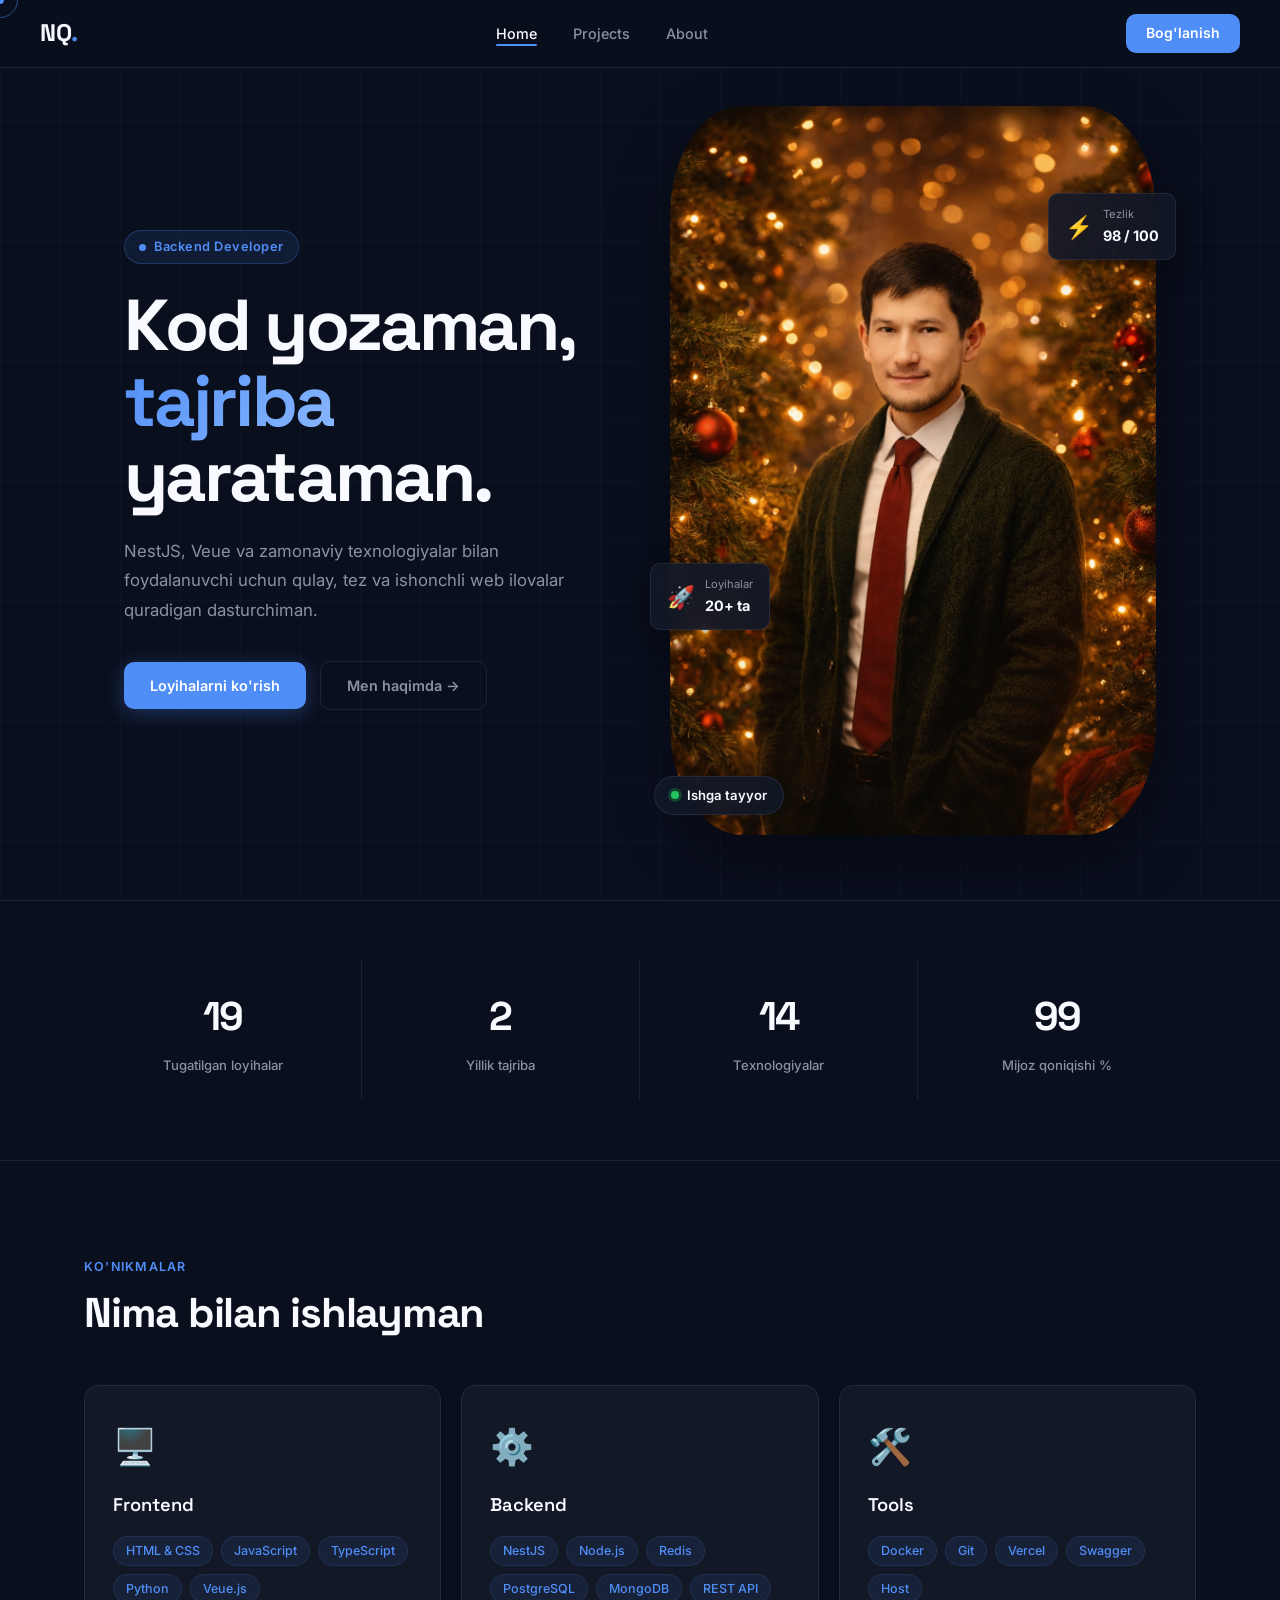
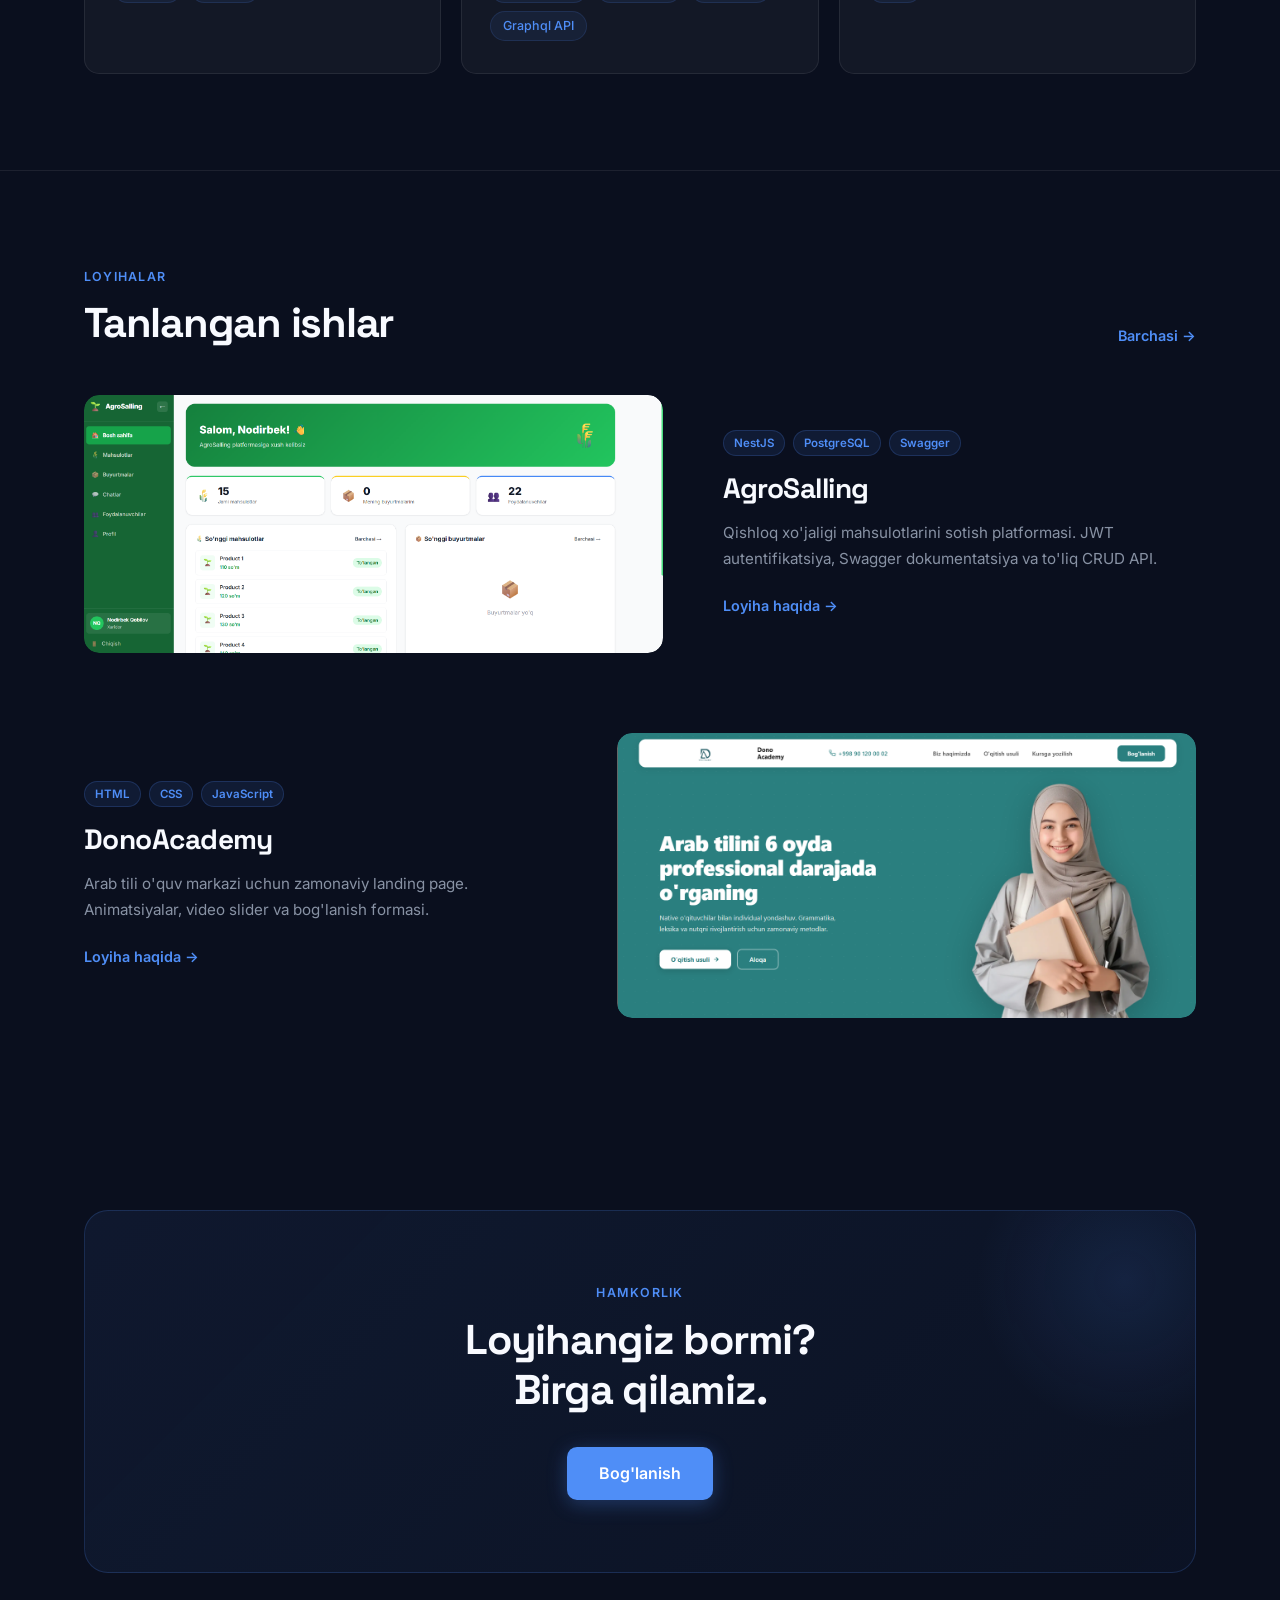
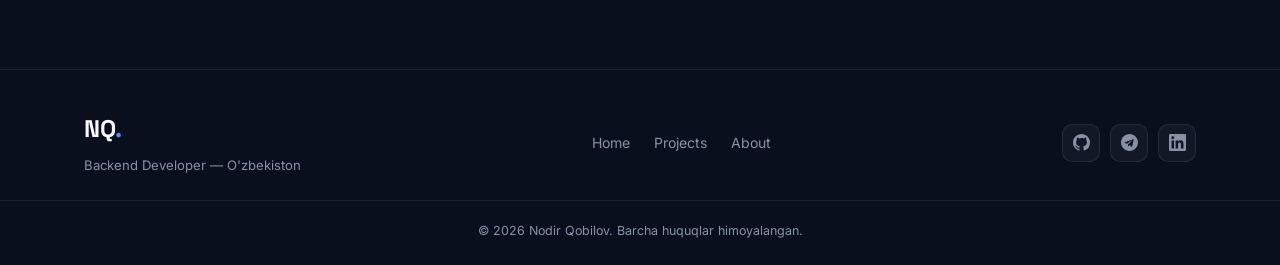
==== index.html @ dd8a7c14 "portfolio uchun web sahifa" ====
<!doctype html>
<html lang="uz">
  <head>
    <meta charset="UTF-8" />
    <meta name="viewport" content="width=device-width, initial-scale=1.0" />
    <title>Nodir Qobilov — Backend Developer</title>
    <link rel="preconnect" href="https://fonts.googleapis.com" />
    <link rel="preconnect" href="https://fonts.gstatic.com" crossorigin />
    <link
      href="https://fonts.googleapis.com/css2?family=Space+Grotesk:wght@400;500;600;700&family=Inter:wght@400;500&display=swap"
      rel="stylesheet"
    />
    <link rel="stylesheet" href="style.css" />
  </head>
  <body>
    <!-- ── CURSOR ── -->
    <div class="cursor-dot" id="cursorDot"></div>
    <div class="cursor-ring" id="cursorRing"></div>

    <!-- ── NAV ── -->
    <nav class="nav" id="nav">
      <a href="index.html" class="nav-logo">NQ<span>.</span></a>
      <ul class="nav-links">
        <li><a href="index.html" class="active">Home</a></li>
        <li><a href="projects.html">Projects</a></li>
        <li><a href="about.html">About</a></li>
      </ul>
      <a href="about.html#contact" class="nav-cta">Bog'lanish</a>
      <button class="hamburger" id="hamburger" aria-label="Menu">
        <span></span><span></span><span></span>
      </button>
    </nav>

    <!-- Mobile menu -->
    <div class="mobile-menu" id="mobileMenu">
      <a href="index.html" onclick="closeMobile()">Home</a>
      <a href="projects.html" onclick="closeMobile()">Projects</a>
      <a href="about.html" onclick="closeMobile()">About</a>
      <a href="about.html#contact" class="nav-cta" onclick="closeMobile()"
        >Bog'lanish</a
      >
    </div>

    <!-- ── HERO ── -->
    <section class="hero">
      <div class="hero-bg-grid"></div>
      <div class="hero-content">
        <div class="hero-tag" data-reveal="fade-up">Backend Developer</div>
        <h1 class="hero-title" data-reveal="fade-up" data-delay="100">
          Kod yozaman,<br />
          <span class="hero-title-accent">tajriba</span><br />
          yarataman.
        </h1>
        <p class="hero-desc" data-reveal="fade-up" data-delay="200">
          NestJS, Veue va zamonaviy texnologiyalar bilan foydalanuvchi uchun
          qulay, tez va ishonchli web ilovalar quradigan dasturchiman.
        </p>
        <div class="hero-actions" data-reveal="fade-up" data-delay="300">
          <a href="projects.html" class="btn btn-primary"
            >Loyihalarni ko'rish</a
          >
          <a href="about.html" class="btn btn-ghost">Men haqimda →</a>
        </div>
      </div>
      <div class="hero-visual" data-reveal="fade-left" data-delay="200">
        <div class="hero-img-wrap">
          <img
            src="./images/home-image-man-dev.png"
            alt="Nodir Qobilov"
            class="hero-img"
          />
          <div class="hero-img-badge">
            <span class="badge-dot"></span>
            Ishga tayyor
          </div>
        </div>
        <div class="hero-float-card card-1">
          <div class="fc-icon">⚡</div>
          <div>
            <div class="fc-label">Tezlik</div>
            <div class="fc-val">98 / 100</div>
          </div>
        </div>
        <div class="hero-float-card card-2">
          <div class="fc-icon">🚀</div>
          <div>
            <div class="fc-label">Loyihalar</div>
            <div class="fc-val">20+ ta</div>
          </div>
        </div>
      </div>
    </section>

    <!-- ── STATS ── -->
    <section class="stats-section">
      <div class="container">
        <div class="stats-grid">
          <div class="stat-item" data-reveal="fade-up">
            <div class="stat-num" data-count="20">0</div>
            <div class="stat-label">Tugatilgan loyihalar</div>
          </div>
          <div class="stat-item" data-reveal="fade-up" data-delay="100">
            <div class="stat-num" data-count="3">0</div>
            <div class="stat-label">Yillik tajriba</div>
          </div>
          <div class="stat-item" data-reveal="fade-up" data-delay="200">
            <div class="stat-num" data-count="15">0</div>
            <div class="stat-label">Texnologiyalar</div>
          </div>
          <div class="stat-item" data-reveal="fade-up" data-delay="300">
            <div class="stat-num" data-count="100">0</div>
            <div class="stat-label">Mijoz qoniqishi %</div>
          </div>
        </div>
      </div>
    </section>

    <!-- ── SKILLS ── -->
    <section class="skills-section">
      <div class="container">
        <div class="section-head" data-reveal="fade-up">
          <p class="section-eyebrow">Ko'nikmalar</p>
          <h2 class="section-title">Nima bilan ishlayman</h2>
        </div>
        <div class="skills-grid">
          <div class="skill-card" data-reveal="fade-up">
            <div class="skill-icon">🖥️</div>
            <h3>Frontend</h3>
            <div class="skill-tags">
              <span>HTML & CSS</span><span>JavaScript</span
              ><span>TypeScript</span> <span>Python</span><span>Veue.js</span>
            </div>
          </div>
          <div class="skill-card" data-reveal="fade-up" data-delay="100">
            <div class="skill-icon">⚙️</div>
            <h3>Backend</h3>
            <div class="skill-tags">
              <span>NestJS</span><span>Node.js</span><span>Redis</span
              ><span>PostgreSQL</span> <span>MongoDB</span><span>REST API</span
              ><span>Graphql API</span>
            </div>
          </div>
          <div class="skill-card" data-reveal="fade-up" data-delay="200">
            <div class="skill-icon">🛠️</div>
            <h3>Tools</h3>
            <div class="skill-tags">
              <span>Docker</span><span>Git</span><span>Vercel</span>
              <span>Swagger</span><span>Host</span>
            </div>
          </div>
        </div>
      </div>
    </section>

    <!-- ── FEATURED PROJECTS ── -->
    <section class="featured-section">
      <div class="container">
        <div class="section-head" data-reveal="fade-up">
          <p class="section-eyebrow">Loyihalar</p>
          <h2 class="section-title">Tanlangan ishlar</h2>
          <a href="projects.html" class="section-link">Barchasi →</a>
        </div>

        <div class="featured-list">
          <div class="featured-item" data-reveal="fade-up">
            <div class="fi-img">
              <img src="./images/Agrosalling-api.png" alt="AgroSalling" />
              <div class="fi-overlay">
                <a href="https://agrosalling-front.vercel.app" class="fi-btn"
                  >Ko'rish →</a
                >
              </div>
            </div>
            <div class="fi-info">
              <div class="fi-tags">
                <span>NestJS</span><span>PostgreSQL</span><span>Swagger</span>
              </div>
              <h3>AgroSalling</h3>
              <p>
                Qishloq xo'jaligi mahsulotlarini sotish platformasi. JWT
                autentifikatsiya, Swagger dokumentatsiya va to'liq CRUD API.
              </p>
              <a href="https://agrosalling-front.vercel.app" class="fi-link"
                >Loyiha haqida →</a
              >
            </div>
          </div>

          <div class="featured-item reverse" data-reveal="fade-up">
            <div class="fi-img">
              <img src="./images/Dono-akademy-web.png" alt="DonoAcademy" />
              <div class="fi-overlay">
                <a href="https://www.donoakademy.uz" class="fi-btn"
                  >Ko'rish →</a
                >
              </div>
            </div>
            <div class="fi-info">
              <div class="fi-tags">
                <span>HTML</span><span>CSS</span><span>JavaScript</span>
              </div>
              <h3>DonoAcademy</h3>
              <p>
                Arab tili o'quv markazi uchun zamonaviy landing page.
                Animatsiyalar, video slider va bog'lanish formasi.
              </p>
              <a href="https://www.donoakademy.uz" class="fi-link"
                >Loyiha haqida →</a
              >
            </div>
          </div>
        </div>
      </div>
    </section>

    <!-- ── CTA ── -->
    <section class="cta-section">
      <div class="container">
        <div class="cta-box" data-reveal="fade-up">
          <p class="section-eyebrow">Hamkorlik</p>
          <h2>Loyihangiz bormi?<br />Birga qilamiz.</h2>
          <a href="about.html#contact" class="btn btn-primary btn-lg"
            >Bog'lanish</a
          >
        </div>
      </div>
    </section>

    <!-- ── FOOTER ── -->
    <footer class="footer">
      <div class="container footer-inner">
        <div class="footer-left">
          <a href="index.html" class="nav-logo">NQ<span>.</span></a>
          <p>Backend Developer — O'zbekiston</p>
        </div>
        <div class="footer-links">
          <a href="index.html">Home</a>
          <a href="projects.html">Projects</a>
          <a href="about.html">About</a>
        </div>
        <div class="footer-socials">
          <a href="#" class="social-btn" title="GitHub">
            <svg viewBox="0 0 24 24" fill="currentColor">
              <path
                d="M12 0C5.37 0 0 5.37 0 12c0 5.31 3.435 9.795 8.205 11.385.6.105.825-.255.825-.57 0-.285-.015-1.23-.015-2.235-3.015.555-3.795-.735-4.035-1.41-.135-.345-.72-1.41-1.23-1.695-.42-.225-1.02-.78-.015-.795.945-.015 1.62.87 1.845 1.23 1.08 1.815 2.805 1.305 3.495.99.105-.78.42-1.305.765-1.605-2.67-.3-5.46-1.335-5.46-5.925 0-1.305.465-2.385 1.23-3.225-.12-.3-.54-1.53.12-3.18 0 0 1.005-.315 3.3 1.23.96-.27 1.98-.405 3-.405s2.04.135 3 .405c2.295-1.56 3.3-1.23 3.3-1.23.66 1.65.24 2.88.12 3.18.765.84 1.23 1.905 1.23 3.225 0 4.605-2.805 5.625-5.475 5.925.435.375.81 1.095.81 2.22 0 1.605-.015 2.895-.015 3.3 0 .315.225.69.825.57A12.02 12.02 0 0024 12c0-6.63-5.37-12-12-12z"
              />
            </svg>
          </a>
          <a href="#" class="social-btn" title="Telegram">
            <svg viewBox="0 0 24 24" fill="currentColor">
              <path
                d="M12 0C5.373 0 0 5.373 0 12s5.373 12 12 12 12-5.373 12-12S18.627 0 12 0zm5.894 8.221l-1.97 9.28c-.145.658-.537.818-1.084.508l-3-2.21-1.447 1.394c-.16.16-.295.295-.605.295l.213-3.053 5.56-5.023c.242-.213-.054-.333-.373-.12l-6.871 4.326-2.962-.924c-.643-.204-.657-.643.136-.953l11.57-4.461c.537-.194 1.006.131.833.941z"
              />
            </svg>
          </a>
          <a href="#" class="social-btn" title="LinkedIn">
            <svg viewBox="0 0 24 24" fill="currentColor">
              <path
                d="M20.447 20.452h-3.554v-5.569c0-1.328-.027-3.037-1.852-3.037-1.853 0-2.136 1.445-2.136 2.939v5.667H9.351V9h3.414v1.561h.046c.477-.9 1.637-1.85 3.37-1.85 3.601 0 4.267 2.37 4.267 5.455v6.286zM5.337 7.433a2.062 2.062 0 01-2.063-2.065 2.064 2.064 0 112.063 2.065zm1.782 13.019H3.555V9h3.564v11.452zM22.225 0H1.771C.792 0 0 .774 0 1.729v20.542C0 23.227.792 24 1.771 24h20.451C23.2 24 24 23.227 24 22.271V1.729C24 .774 23.2 0 22.222 0h.003z"
              />
            </svg>
          </a>
        </div>
      </div>
      <div class="footer-bottom">
        <p>© 2026 Nodir Qobilov. Barcha huquqlar himoyalangan.</p>
      </div>
    </footer>

    <script src="main.js"></script>
  </body>
</html>
---- style.css ----
/* ============================================================
   PORTFOLIO — style.css
   Rang: Navy #0A0F1E | Blue #4F8EF7 | Light #F8FAFF | Muted #8892A4
   Font: Space Grotesk + Inter
   ============================================================ */

/* ── RESET ── */
*, *::before, *::after { box-sizing: border-box; margin: 0; padding: 0; }
html { scroll-behavior: smooth; }
body {
  font-family: 'Inter', sans-serif;
  background: #0A0F1E;
  color: #F8FAFF;
  line-height: 1.6;
  overflow-x: hidden;
  -webkit-font-smoothing: antialiased;
}
a { text-decoration: none; color: inherit; }
img { max-width: 100%; display: block; border-radius: 15%; }
button { cursor: pointer; font-family: inherit; border: none; background: none; }
input, textarea { font-family: inherit; }

/* ── TOKENS ── */
:root {
  --navy:    #0A0F1E;
  --navy2:   #111827;
  --blue:    #4F8EF7;
  --blue2:   #3B7DE8;
  --light:   #F8FAFF;
  --muted:   #8892A4;
  --border:  rgba(255,255,255,0.08);
  --card-bg: rgba(255,255,255,0.04);
  --radius:  15px;
  --radius-sm: 10px;
  --radius-full: 50%;
  --shadow:  0 8px 32px rgba(0,0,0,0.3);
  --transition: 0.3s cubic-bezier(0.4,0,0.2,1);
}

/* ── CUSTOM CURSOR (desktop only) ── */
@media (hover: hover) {
  * { cursor: none !important; }
}
.cursor-dot {
  position: fixed; top: 0; left: 0;
  width: 8px; height: 8px;
  background: var(--blue);
  border-radius: 50%;
  pointer-events: none;
  z-index: 9999;
  transform: translate(-50%, -50%);
  transition: opacity 0.2s;
}
.cursor-ring {
  position: fixed; top: 0; left: 0;
  width: 36px; height: 36px;
  border: 1.5px solid rgba(79,142,247,0.5);
  border-radius: 50%;
  pointer-events: none;
  z-index: 9998;
  transform: translate(-50%, -50%);
  transition: transform 0.12s ease, width 0.2s, height 0.2s, border-color 0.2s;
}
.cursor-ring.hover { width: 56px; height: 56px; border-color: var(--blue); }

/* ── CONTAINER ── */
.container {
  max-width: 1160px;
  margin: 0 auto;
  padding: 0 24px;
}

/* ── NAV ── */
.nav {
  position: fixed; top: 0; left: 0; right: 0;
  z-index: 100;
  display: flex; align-items: center; justify-content: space-between;
  padding: 0 40px;
  height: 68px;
  background: rgba(10,15,30,0.85);
  backdrop-filter: blur(16px);
  border-bottom: 1px solid var(--border);
  transition: box-shadow var(--transition);
}
.nav.scrolled { box-shadow: 0 4px 32px rgba(0,0,0,0.4); }

.nav-logo {
  font-family: 'Space Grotesk', sans-serif;
  font-size: 1.5rem;
  font-weight: 700;
  color: var(--light);
  letter-spacing: -0.02em;
}
.nav-logo span { color: var(--blue); }

.nav-links {
  display: flex; align-items: center; gap: 36px; list-style: none;
}
.nav-links a {
  font-size: 0.9rem; font-weight: 500;
  color: var(--muted);
  transition: color var(--transition);
  position: relative;
}
.nav-links a::after {
  content: '';
  position: absolute; bottom: -4px; left: 0;
  width: 0; height: 2px;
  background: var(--blue); border-radius: 2px;
  transition: width var(--transition);
}
.nav-links a:hover, .nav-links a.active { color: var(--light); }
.nav-links a.active::after, .nav-links a:hover::after { width: 100%; }

.nav-cta {
  display: inline-flex; align-items: center;
  padding: 8px 20px;
  background: var(--blue);
  color: #fff;
  font-size: 0.875rem; font-weight: 600;
  border-radius: var(--radius-sm);
  transition: background var(--transition), transform var(--transition);
}
.nav-cta:hover { background: var(--blue2); transform: translateY(-1px); }

.hamburger { display: none; flex-direction: column; gap: 5px; padding: 4px; }
.hamburger span {
  display: block; width: 22px; height: 2px;
  background: var(--light); border-radius: 2px;
  transition: all 0.3s;
}
.hamburger.open span:nth-child(1) { transform: rotate(45deg) translate(5px,5px); }
.hamburger.open span:nth-child(2) { opacity: 0; }
.hamburger.open span:nth-child(3) { transform: rotate(-45deg) translate(5px,-5px); }

.mobile-menu {
  display: none;
  position: fixed; top: 68px; left: 0; right: 0;
  background: #111827;
  border-bottom: 1px solid var(--border);
  padding: 20px 24px;
  flex-direction: column; gap: 16px;
  z-index: 99;
}
.mobile-menu.open { display: flex; }
.mobile-menu a { font-size: 1rem; font-weight: 500; color: var(--muted); padding: 6px 0; border-bottom: 1px solid var(--border); }
.mobile-menu a:last-child { border: none; }
.mobile-menu a:hover { color: var(--light); }
.mobile-menu .nav-cta { color: #fff; border: none; margin-top: 4px; text-align: center; border-radius: var(--radius-sm); }

/* ── BUTTONS ── */
.btn {
  display: inline-flex; align-items: center; justify-content: center; gap: 8px;
  padding: 12px 26px; border-radius: var(--radius-sm);
  font-size: 0.9rem; font-weight: 600;
  transition: all var(--transition);
  border: none;
}
.btn-primary {
  background: var(--blue); color: #fff;
  box-shadow: 0 4px 20px rgba(79,142,247,0.3);
}
.btn-primary:hover { background: var(--blue2); transform: translateY(-2px); box-shadow: 0 8px 28px rgba(79,142,247,0.4); }
.btn-ghost {
  background: transparent; color: var(--muted);
  border: 1.5px solid var(--border);
}
.btn-ghost:hover { border-color: rgba(255,255,255,0.2); color: var(--light); transform: translateY(-2px); }
.btn-lg { padding: 14px 32px; font-size: 1rem; }

/* ── SECTION SHARED ── */
.section-eyebrow {
  font-size: 0.78rem; font-weight: 600;
  text-transform: uppercase; letter-spacing: 0.1em;
  color: var(--blue); margin-bottom: 12px;
}
.section-title {
  font-family: 'Space Grotesk', sans-serif;
  font-size: clamp(1.8rem, 3.5vw, 2.6rem);
  font-weight: 700; letter-spacing: -0.03em;
  color: var(--light); line-height: 1.15;
}
.section-head {
  display: flex; flex-direction: column;
  margin-bottom: 48px; position: relative;
}
.section-link {
  position: absolute; right: 0; bottom: 0;
  font-size: 0.9rem; font-weight: 600;
  color: var(--blue);
  transition: gap var(--transition);
}
.section-link:hover { opacity: 0.8; }

/* ── REVEAL ANIMATIONS ── */
[data-reveal] {
  opacity: 0;
  transform: translateY(30px);
  transition: opacity 0.7s ease, transform 0.7s ease;
}
[data-reveal="fade-left"]  { transform: translateX(-40px); }
[data-reveal="fade-right"] { transform: translateX(40px); }
[data-reveal="fade-up"]    { transform: translateY(40px); }
[data-reveal].revealed     { opacity: 1; transform: none; }

/* ============================================================
   HOME — HERO
   ============================================================ */
.hero {
  min-height: 100vh;
  display: flex; align-items: center;
  padding: 100px 5vw 60px;
  position: relative; overflow: hidden;
  gap: 60px;
  max-width: 1160px; margin: 0 auto;
}

.hero-bg-grid {
  position: fixed; inset: 0;
  background-image:
    linear-gradient(rgba(79,142,247,0.04) 1px, transparent 1px),
    linear-gradient(90deg, rgba(79,142,247,0.04) 1px, transparent 1px);
  background-size: 60px 60px;
  pointer-events: none; z-index: -1;
}

.hero-content { flex: 1; max-width: 560px; }

.hero-tag {
  display: inline-flex; align-items: center; gap: 8px;
  padding: 6px 14px;
  background: rgba(79,142,247,0.1);
  border: 1px solid rgba(79,142,247,0.25);
  border-radius: 100px;
  font-size: 0.8rem; font-weight: 600; color: var(--blue);
  margin-bottom: 24px; letter-spacing: 0.04em;
}
.hero-tag::before {
  content: ''; width: 7px; height: 7px;
  background: var(--blue); border-radius: 50%;
  animation: pulse 2s infinite;
}
@keyframes pulse {
  0%,100% { opacity: 1; transform: scale(1); }
  50%      { opacity: 0.4; transform: scale(0.8); }
}

.hero-title {
  font-family: 'Space Grotesk', sans-serif;
  font-size: clamp(2.8rem, 6vw, 4.5rem);
  font-weight: 700; letter-spacing: -0.04em;
  line-height: 1.05; margin-bottom: 22px;
  color: var(--light);
}
.hero-title-accent {
  background: linear-gradient(135deg, var(--blue) 0%, #8BB8FF 100%);
  -webkit-background-clip: text; -webkit-text-fill-color: transparent;
  background-clip: text;
}

.hero-desc {
  font-size: 1.05rem; color: var(--muted); max-width: 440px;
  line-height: 1.75; margin-bottom: 36px;
}

.hero-actions { display: flex; align-items: center; gap: 14px; flex-wrap: wrap; }

/* Hero Visual */
.hero-visual {
  flex: 1; display: flex; justify-content: center;
  position: relative; max-width: 500px;
}
.hero-img-wrap {
  position: relative; width: 100%;
}
.hero-img {
  width: 100%; border-radius: 15%;
  box-shadow: 0 24px 60px rgba(0,0,0,0.4);
  animation: float 5s ease-in-out infinite;
}
@keyframes float {
  0%,100% { transform: translateY(0); }
  50%      { transform: translateY(-12px); }
}
.hero-img-badge {
  position: absolute; bottom: 20px; left: -16px;
  display: flex; align-items: center; gap: 8px;
  background: rgba(17,24,39,0.9);
  border: 1px solid var(--border);
  border-radius: 100px;
  padding: 8px 16px;
  font-size: 0.82rem; font-weight: 600; color: var(--light);
  backdrop-filter: blur(8px);
}
.badge-dot {
  width: 8px; height: 8px; border-radius: 50%;
  background: #22c55e;
  box-shadow: 0 0 0 3px rgba(34,197,94,0.25);
}

.hero-float-card {
  position: absolute;
  display: flex; align-items: center; gap: 10px;
  background: rgba(17,24,39,0.9);
  border: 1px solid var(--border); border-radius: var(--radius-sm);
  padding: 12px 16px; backdrop-filter: blur(12px);
  box-shadow: var(--shadow);
  animation: float 4s ease-in-out infinite;
}
.card-1 { top: 12%; right: -20px; animation-delay: 0.5s; }
.card-2 { bottom: 28%; left: -20px; animation-delay: 1s; }
.fc-icon { font-size: 1.4rem; }
.fc-label { font-size: 0.7rem; color: var(--muted); }
.fc-val   { font-size: 0.9rem; font-weight: 700; color: var(--light); }

/* ============================================================
   STATS SECTION
   ============================================================ */
.stats-section {
  padding: 60px 0;
  border-top: 1px solid var(--border);
  border-bottom: 1px solid var(--border);
}
.stats-grid {
  display: grid; grid-template-columns: repeat(4, 1fr);
  gap: 0;
}
.stat-item {
  padding: 24px 32px;
  border-right: 1px solid var(--border);
  text-align: center;
}
.stat-item:last-child { border-right: none; }
.stat-num {
  font-family: 'Space Grotesk', sans-serif;
  font-size: 2.5rem; font-weight: 700; color: var(--light);
  letter-spacing: -0.04em; margin-bottom: 6px;
}
.stat-label { font-size: 0.82rem; color: var(--muted); font-weight: 500; }

/* ============================================================
   SKILLS
   ============================================================ */
.skills-section { padding: 96px 0; }
.skills-grid {
  display: grid; grid-template-columns: repeat(3, 1fr);
  gap: 20px;
}
.skill-card {
  background: var(--card-bg);
  border: 1px solid var(--border);
  border-radius: var(--radius);
  padding: 32px 28px;
  transition: border-color var(--transition), transform var(--transition), box-shadow var(--transition);
}
.skill-card:hover {
  border-color: rgba(79,142,247,0.3);
  transform: translateY(-5px);
  box-shadow: 0 12px 40px rgba(79,142,247,0.1);
}
.skill-icon { font-size: 2.2rem; margin-bottom: 16px; }
.skill-card h3 {
  font-family: 'Space Grotesk', sans-serif;
  font-size: 1.15rem; font-weight: 600;
  color: var(--light); margin-bottom: 16px;
}
.skill-tags { display: flex; flex-wrap: wrap; gap: 8px; }
.skill-tags span {
  padding: 4px 12px;
  background: rgba(79,142,247,0.08);
  border: 1px solid rgba(79,142,247,0.15);
  border-radius: 100px;
  font-size: 0.78rem; font-weight: 500; color: var(--blue);
}

/* ============================================================
   FEATURED PROJECTS
   ============================================================ */
.featured-section { padding: 96px 0; border-top: 1px solid var(--border); }
.featured-list { display: flex; flex-direction: column; gap: 80px; }

.featured-item {
  display: grid; grid-template-columns: 1.1fr 0.9fr;
  gap: 60px; align-items: center;
}
.featured-item.reverse { grid-template-columns: 0.9fr 1.1fr; }
.featured-item.reverse .fi-img { order: 2; }
.featured-item.reverse .fi-info { order: 1; }

.fi-img {
  position: relative; overflow: hidden;
  border-radius: var(--radius);
}
.fi-img img {
  width: 100%; border-radius: var(--radius);
  transition: transform 0.6s ease;
}
.fi-img:hover img { transform: scale(1.04); }
.fi-overlay {
  position: absolute; inset: 0;
  background: rgba(10,15,30,0.6);
  display: flex; align-items: center; justify-content: center; gap: 12px;
  opacity: 0; transition: opacity var(--transition);
  border-radius: var(--radius);
}
.fi-img:hover .fi-overlay { opacity: 1; }

.fi-btn {
  padding: 10px 22px;
  background: var(--blue); color: #fff;
  border-radius: var(--radius-sm);
  font-size: 0.875rem; font-weight: 600;
  transition: background var(--transition);
}
.fi-btn:hover { background: var(--blue2); }
.fi-btn.outline {
  background: transparent;
  border: 1.5px solid rgba(255,255,255,0.4);
}
.fi-btn.outline:hover { background: rgba(255,255,255,0.1); }

.fi-tags { display: flex; flex-wrap: wrap; gap: 8px; margin-bottom: 16px; }
.fi-tags span {
  padding: 3px 10px;
  background: rgba(79,142,247,0.1);
  border: 1px solid rgba(79,142,247,0.2);
  border-radius: 100px;
  font-size: 0.72rem; font-weight: 600; color: var(--blue);
}
.fi-info h3 {
  font-family: 'Space Grotesk', sans-serif;
  font-size: 1.75rem; font-weight: 700; letter-spacing: -0.02em;
  color: var(--light); margin-bottom: 14px; line-height: 1.2;
}
.fi-info p { font-size: 0.95rem; color: var(--muted); line-height: 1.75; margin-bottom: 20px; }
.fi-link { font-size: 0.9rem; font-weight: 600; color: var(--blue); transition: opacity var(--transition); }
.fi-link:hover { opacity: 0.7; }

/* ============================================================
   CTA SECTION
   ============================================================ */
.cta-section { padding: 96px 0; }
.cta-box {
  background: linear-gradient(135deg, rgba(79,142,247,0.08), rgba(79,142,247,0.03));
  border: 1px solid rgba(79,142,247,0.2);
  border-radius: 24px;
  padding: 72px 60px;
  text-align: center;
  position: relative; overflow: hidden;
}
.cta-box::before {
  content: '';
  position: absolute; top: -80px; right: -80px;
  width: 300px; height: 300px;
  background: radial-gradient(circle, rgba(79,142,247,0.12), transparent 70%);
  border-radius: 50%; pointer-events: none;
}
.cta-box h2 {
  font-family: 'Space Grotesk', sans-serif;
  font-size: clamp(1.8rem, 3.5vw, 2.6rem);
  font-weight: 700; letter-spacing: -0.03em;
  color: var(--light); margin: 12px 0 32px; line-height: 1.2;
}

/* ============================================================
   FOOTER
   ============================================================ */
.footer {
  border-top: 1px solid var(--border);
  padding: 40px 0 24px;
}
.footer-inner {
  display: flex; align-items: center; justify-content: space-between;
  gap: 24px; flex-wrap: wrap; margin-bottom: 24px;
}
.footer-left p { font-size: 0.82rem; color: var(--muted); margin-top: 6px; }
.footer-links { display: flex; gap: 24px; }
.footer-links a { font-size: 0.875rem; color: var(--muted); transition: color var(--transition); }
.footer-links a:hover { color: var(--light); }
.footer-socials { display: flex; gap: 10px; }
.social-btn {
  width: 38px; height: 38px;
  background: var(--card-bg); border: 1px solid var(--border);
  border-radius: var(--radius-sm);
  display: flex; align-items: center; justify-content: center;
  color: var(--muted);
  transition: all var(--transition);
}
.social-btn svg { width: 17px; height: 17px; }
.social-btn:hover { border-color: var(--blue); color: var(--blue); transform: translateY(-3px); }
.footer-bottom {
  text-align: center; padding-top: 20px;
  border-top: 1px solid var(--border);
}
.footer-bottom p { font-size: 0.78rem; color: var(--muted); }

/* ============================================================
   PAGE HERO (Projects / About)
   ============================================================ */
.page-hero {
  padding: 140px 0 60px;
  border-bottom: 1px solid var(--border);
}
.page-hero-title {
  font-family: 'Space Grotesk', sans-serif;
  font-size: clamp(2.5rem, 5vw, 4rem);
  font-weight: 700; letter-spacing: -0.04em;
  color: var(--light); margin-bottom: 16px; line-height: 1.1;
}
.page-hero-desc { font-size: 1.05rem; color: var(--muted); max-width: 520px; }

/* ============================================================
   PROJECTS PAGE
   ============================================================ */
.projects-section { padding: 64px 0 96px; }

.filter-bar { display: flex; gap: 8px; flex-wrap: wrap; margin-bottom: 48px; }
.filter-btn {
  padding: 8px 20px;
  background: transparent;
  border: 1px solid var(--border);
  border-radius: 100px;
  font-size: 0.82rem; font-weight: 600; color: var(--muted);
  transition: all var(--transition);
}
.filter-btn:hover, .filter-btn.active {
  background: var(--blue); border-color: var(--blue); color: #fff;
}

.projects-grid {
  display: grid; grid-template-columns: repeat(3, 1fr);
  gap: 24px;
}

.project-card {
  background: var(--card-bg);
  border: 1px solid var(--border); border-radius: var(--radius);
  overflow: hidden;
  transition: transform var(--transition), border-color var(--transition), box-shadow var(--transition);
}
.project-card:hover {
  transform: translateY(-6px);
  border-color: rgba(79,142,247,0.3);
  box-shadow: 0 16px 48px rgba(79,142,247,0.1);
}
.project-card.hidden { display: none; }

.project-img {
  height: 200px; overflow: hidden; position: relative;
}
.project-img img {
  width: 100%; height: 100%; object-fit: cover;
  border-radius: 0; transition: transform 0.5s ease;
}
.project-card:hover .project-img img { transform: scale(1.06); }
.project-overlay {
  position: absolute; inset: 0;
  background: rgba(10,15,30,0.7);
  display: flex; align-items: center; justify-content: center; gap: 10px;
  opacity: 0; transition: opacity var(--transition);
}
.project-card:hover .project-overlay { opacity: 1; }
.project-link-btn {
  padding: 8px 18px;
  background: var(--blue); color: #fff;
  border-radius: var(--radius-sm);
  font-size: 0.8rem; font-weight: 600;
  transition: background var(--transition);
}
.project-link-btn:hover { background: var(--blue2); }
.project-link-btn.outline {
  background: transparent; border: 1.5px solid rgba(255,255,255,0.4);
}

.project-body { padding: 20px; }
.project-tags { display: flex; flex-wrap: wrap; gap: 6px; margin-bottom: 12px; }
.tag {
  padding: 3px 10px;
  background: rgba(79,142,247,0.08); border: 1px solid rgba(79,142,247,0.15);
  border-radius: 100px; font-size: 0.7rem; font-weight: 600; color: var(--blue);
}
.project-body h3 {
  font-family: 'Space Grotesk', sans-serif;
  font-size: 1.05rem; font-weight: 700; color: var(--light);
  margin-bottom: 8px; line-height: 1.3;
}
.project-body p { font-size: 0.82rem; color: var(--muted); line-height: 1.65; margin-bottom: 16px; }
.project-meta { display: flex; align-items: center; justify-content: space-between; }
.project-meta span:first-child { font-size: 0.75rem; color: var(--muted); }
.project-type {
  font-size: 0.7rem; font-weight: 700; letter-spacing: 0.04em;
  padding: 3px 10px; border-radius: 100px;
}
.project-type.fullstack { background: rgba(79,142,247,0.15); color: var(--blue); }
.project-type.frontend  { background: rgba(34,197,94,0.12); color: #4ade80; }
.project-type.backend   { background: rgba(251,191,36,0.12); color: #fbbf24; }

/* ============================================================
   ABOUT PAGE — BIO
   ============================================================ */
.bio-section { padding: 80px 0 60px; }
.bio-grid { display: grid; grid-template-columns: 0.85fr 1.15fr; gap: 80px; align-items: start; }

.bio-img-wrap { position: relative; }
.bio-img {
  width: 100%; border-radius: var(--radius);
  box-shadow: var(--shadow);
}
.bio-img-deco {
  position: absolute; bottom: -16px; right: -16px;
  width: 70%; height: 70%;
  border: 2px solid rgba(79,142,247,0.2);
  border-radius: var(--radius);
  z-index: -1;
}

.bio-content h2 {
  font-family: 'Space Grotesk', sans-serif;
  font-size: clamp(1.8rem, 3vw, 2.4rem);
  font-weight: 700; letter-spacing: -0.03em;
  color: var(--light); margin-bottom: 20px; line-height: 1.2;
}
.bio-content p { font-size: 0.95rem; color: var(--muted); line-height: 1.8; margin-bottom: 14px; }

.bio-info {
  display: grid; grid-template-columns: 1fr 1fr;
  gap: 14px 24px; margin: 28px 0;
  padding: 24px; background: var(--card-bg);
  border: 1px solid var(--border); border-radius: var(--radius-sm);
}
.bio-info-item { display: flex; flex-direction: column; gap: 4px; }
.bi-label { font-size: 0.72rem; font-weight: 600; color: var(--muted); text-transform: uppercase; letter-spacing: 0.06em; }
.bi-val { font-size: 0.875rem; font-weight: 600; color: var(--light); }
.status-available { color: #4ade80; }

.bio-actions { display: flex; gap: 12px; flex-wrap: wrap; }

/* ── Timeline ── */
.exp-section { padding: 80px 0; border-top: 1px solid var(--border); }
.timeline { display: flex; flex-direction: column; gap: 0; position: relative; }
.timeline::before {
  content: '';
  position: absolute; left: 7px; top: 12px; bottom: 12px;
  width: 2px; background: var(--border);
}

.tl-item { display: flex; gap: 28px; padding-bottom: 48px; position: relative; }
.tl-item:last-child { padding-bottom: 0; }

.tl-dot {
  width: 16px; height: 16px; border-radius: 50%;
  background: var(--blue); flex-shrink: 0;
  margin-top: 6px; border: 3px solid var(--navy);
  box-shadow: 0 0 0 3px rgba(79,142,247,0.2);
  position: relative; z-index: 1;
}

.tl-content { flex: 1; }
.tl-meta { display: flex; align-items: center; gap: 12px; margin-bottom: 8px; }
.tl-date { font-size: 0.78rem; font-weight: 600; color: var(--blue); }
.tl-type {
  font-size: 0.68rem; padding: 2px 9px;
  background: rgba(79,142,247,0.1); border: 1px solid rgba(79,142,247,0.2);
  border-radius: 100px; color: var(--blue); font-weight: 600;
}
.tl-title {
  font-family: 'Space Grotesk', sans-serif;
  font-size: 1.1rem; font-weight: 700; color: var(--light); margin-bottom: 4px;
}
.tl-company { font-size: 0.85rem; color: var(--muted); margin-bottom: 10px; }
.tl-desc { font-size: 0.875rem; color: var(--muted); line-height: 1.7; margin-bottom: 12px; }
.tl-tags { display: flex; flex-wrap: wrap; gap: 6px; }
.tl-tags span {
  padding: 3px 10px; background: var(--card-bg);
  border: 1px solid var(--border); border-radius: 100px;
  font-size: 0.72rem; color: var(--muted);
}

/* ── Skills Detail ── */
.skills-detail-section { padding: 80px 0; border-top: 1px solid var(--border); }
.skills-detail-grid {
  display: grid; grid-template-columns: repeat(3, 1fr);
  gap: 40px;
}
.sd-group h4 {
  font-family: 'Space Grotesk', sans-serif;
  font-size: 1rem; font-weight: 700; color: var(--light); margin-bottom: 20px;
}
.sd-items { display: flex; flex-direction: column; gap: 14px; }
.sd-item { display: flex; flex-direction: column; gap: 6px; }
.sd-name { font-size: 0.82rem; color: var(--muted); font-weight: 500; }
.sd-bar {
  height: 4px; background: var(--border); border-radius: 4px; overflow: hidden;
}
.sd-fill {
  height: 100%; width: 0; background: var(--blue); border-radius: 4px;
  transition: width 1.2s cubic-bezier(0.4,0,0.2,1);
}
.sd-fill.animated { width: var(--w); }

/* ── Contact ── */
.contact-section { padding: 80px 0 96px; border-top: 1px solid var(--border); }
.contact-grid { display: grid; grid-template-columns: 1fr 1.2fr; gap: 80px; align-items: start; }
.contact-left h2 {
  font-family: 'Space Grotesk', sans-serif;
  font-size: 2.4rem; font-weight: 700; letter-spacing: -0.03em;
  color: var(--light); margin: 12px 0 16px; line-height: 1.15;
}
.contact-left > p { font-size: 0.95rem; color: var(--muted); line-height: 1.75; margin-bottom: 32px; }

.contact-info { display: flex; flex-direction: column; gap: 14px; }
.ci-item {
  display: flex; align-items: center; gap: 14px;
  padding: 14px 18px; background: var(--card-bg);
  border: 1px solid var(--border); border-radius: var(--radius-sm);
  transition: border-color var(--transition);
}
.ci-item:hover { border-color: rgba(79,142,247,0.3); }
.ci-icon { font-size: 1.2rem; }
.ci-item span { font-size: 0.875rem; color: var(--muted); }

.contact-form-wrap {
  background: var(--card-bg); border: 1px solid var(--border);
  border-radius: var(--radius); padding: 36px 32px;
}
.cf-group { display: flex; flex-direction: column; gap: 6px; margin-bottom: 18px; }
.cf-group label { font-size: 0.78rem; font-weight: 600; color: var(--muted); text-transform: uppercase; letter-spacing: 0.05em; }
.cf-group input, .cf-group textarea {
  background: rgba(255,255,255,0.04); border: 1.5px solid var(--border);
  border-radius: var(--radius-sm); color: var(--light);
  padding: 12px 14px; font-size: 0.9rem; outline: none;
  transition: border-color var(--transition);
}
.cf-group input:focus, .cf-group textarea:focus { border-color: var(--blue); }
.cf-group input::placeholder, .cf-group textarea::placeholder { color: rgba(136,146,164,0.5); }
.cf-success {
  display: none; text-align: center;
  color: #4ade80; font-size: 0.9rem; font-weight: 600; margin-top: 12px;
}

/* ============================================================
   RESPONSIVE
   ============================================================ */
@media (max-width: 1024px) {
  .hero { flex-direction: column; padding-top: 120px; text-align: center; }
  .hero-content { max-width: 100%; }
  .hero-desc { margin: 0 auto 32px; }
  .hero-actions { justify-content: center; }
  .hero-visual { max-width: 380px; }
  .featured-item, .featured-item.reverse { grid-template-columns: 1fr; gap: 32px; }
  .featured-item.reverse .fi-img, .featured-item.reverse .fi-info { order: unset; }
  .bio-grid { grid-template-columns: 1fr; gap: 40px; }
  .contact-grid { grid-template-columns: 1fr; gap: 40px; }
  .skills-detail-grid { grid-template-columns: 1fr 1fr; gap: 32px; }
}

@media (max-width: 768px) {
  .nav { padding: 0 20px; }
  .nav-links, .nav-cta { display: none; }
  .hamburger { display: flex; }

  .stats-grid { grid-template-columns: repeat(2, 1fr); }
  .stat-item { border-right: none; border-bottom: 1px solid var(--border); }
  .stat-item:nth-child(2), .stat-item:nth-child(4) { border-right: none; }

  .skills-grid { grid-template-columns: 1fr; }
  .projects-grid { grid-template-columns: 1fr; }
  .skills-detail-grid { grid-template-columns: 1fr; }
  .bio-info { grid-template-columns: 1fr; }
  .cta-box { padding: 48px 24px; }

  .hero-float-card { display: none; }
  .hero-img-badge { left: 50%; transform: translateX(-50%); white-space: nowrap; }

  .cursor-dot, .cursor-ring { display: none; }

  .tl-content h3 { font-size: 1rem; }
}

@media (max-width: 480px) {
  .hero-title { font-size: 2.4rem; }
  .page-hero-title { font-size: 2.2rem; }
  .stat-num { font-size: 2rem; }
  .section-title { font-size: 1.7rem; }
  .contact-form-wrap { padding: 24px 18px; }
  .cta-box { padding: 36px 18px; }
}
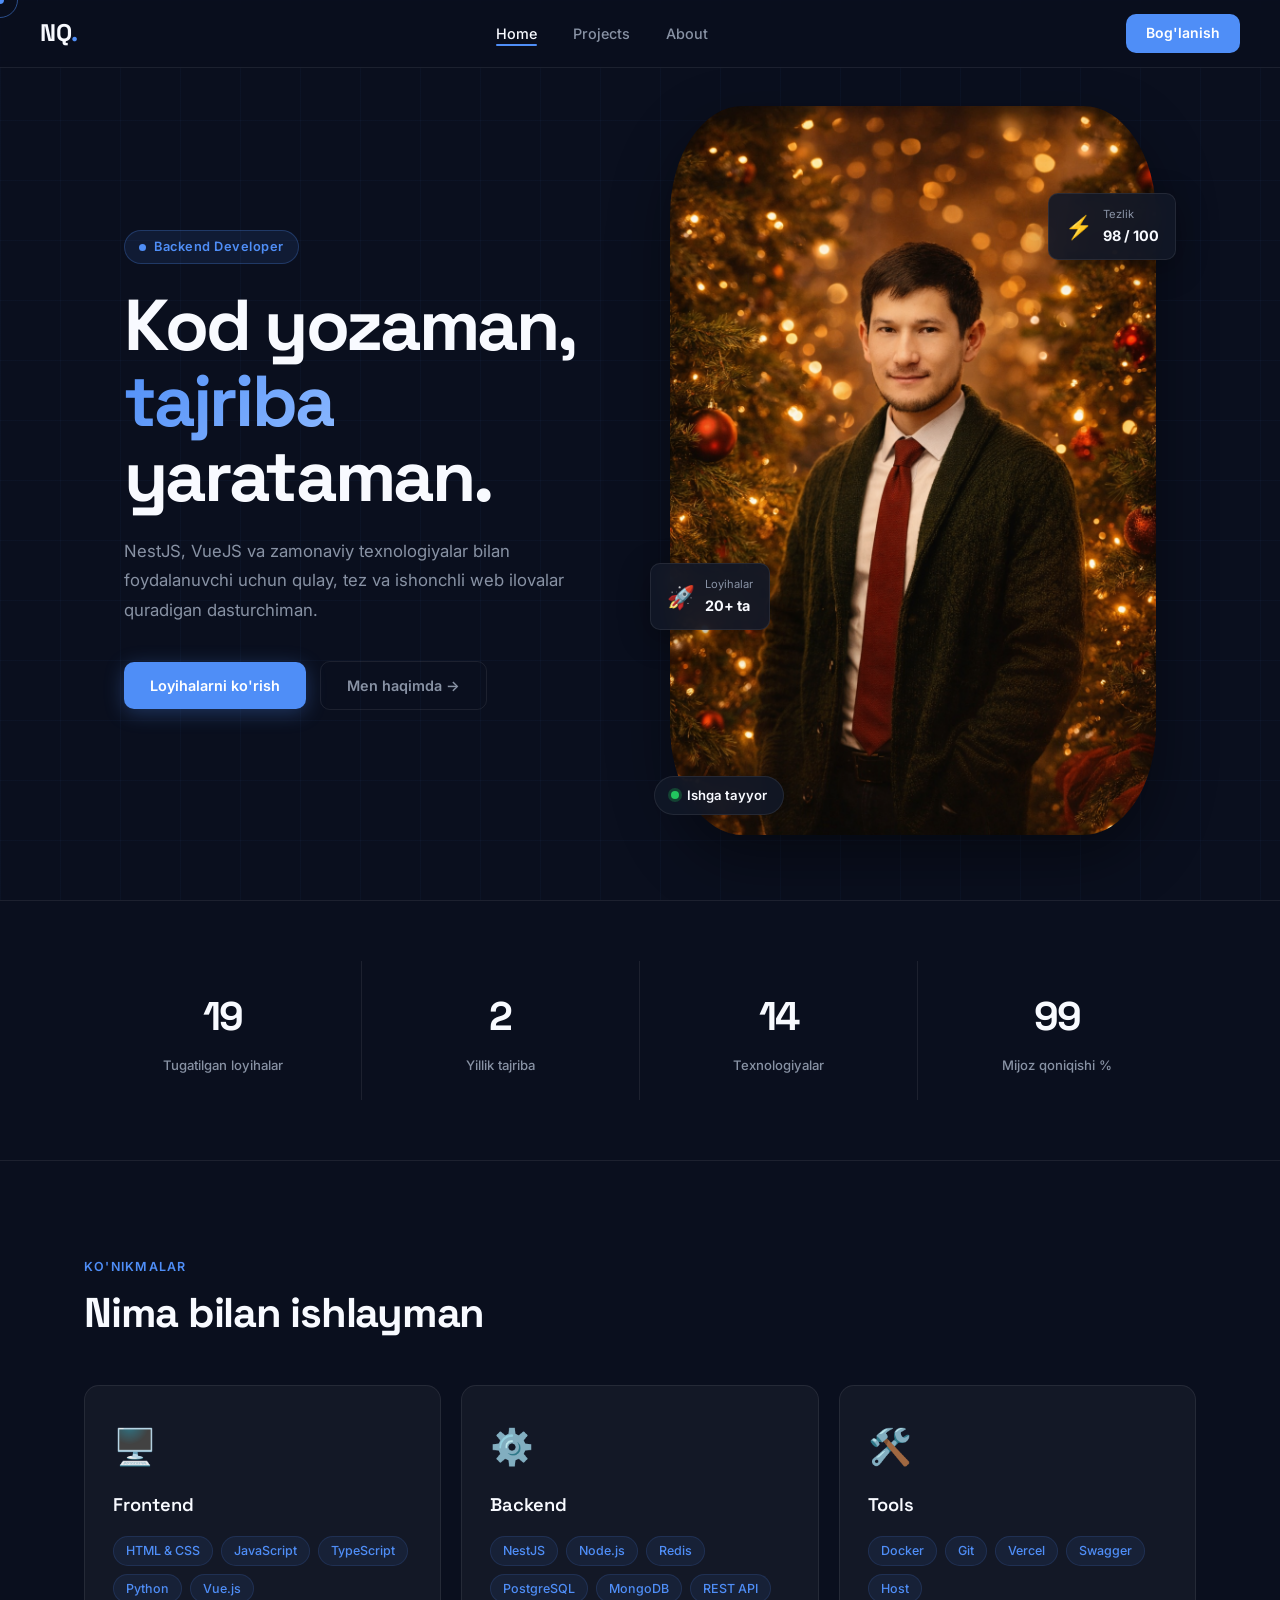
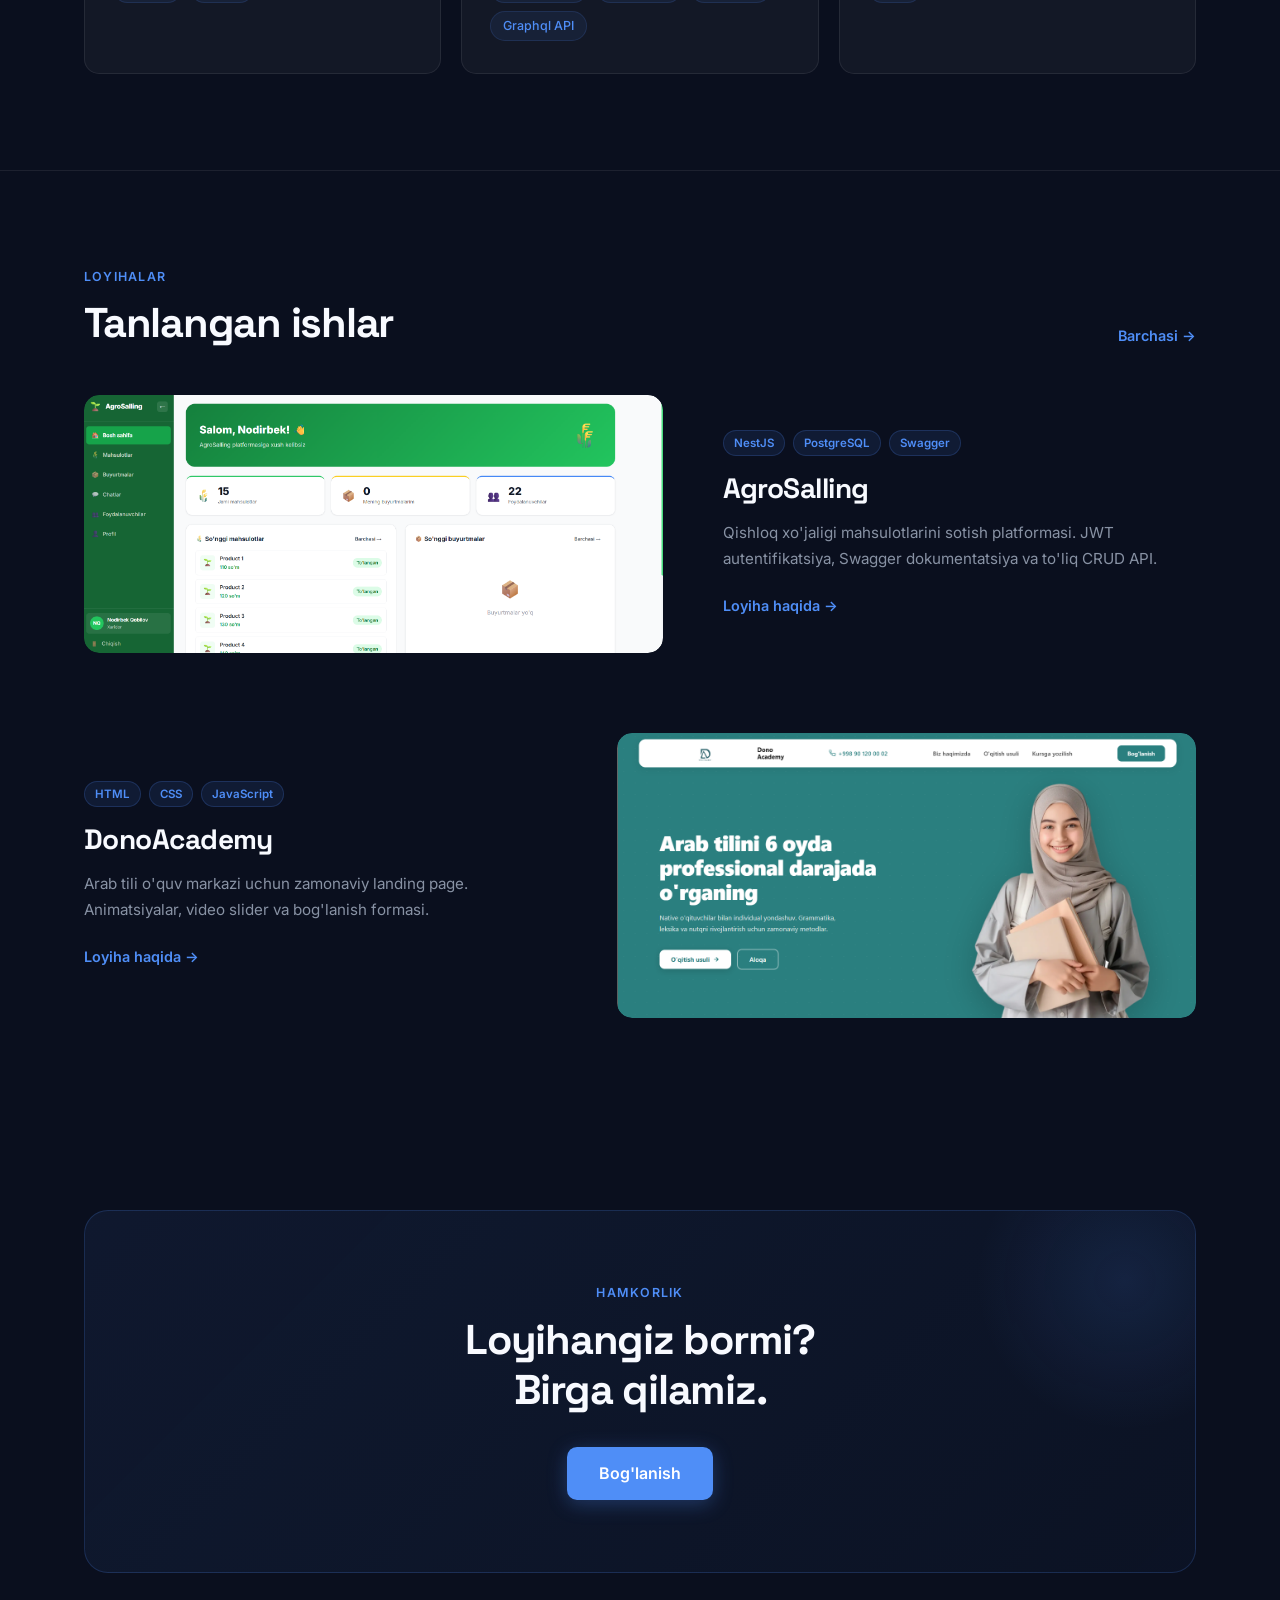
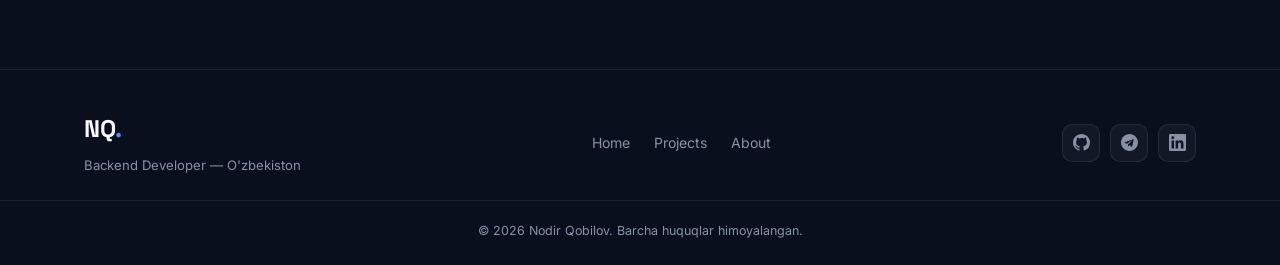
==== commit f62f9cc7: "link added" ====
--- a/index.html
+++ b/index.html
@@ -52,7 +52,7 @@
           yarataman.
         </h1>
         <p class="hero-desc" data-reveal="fade-up" data-delay="200">
-          NestJS, Veue va zamonaviy texnologiyalar bilan foydalanuvchi uchun
+          NestJS, VueJS va zamonaviy texnologiyalar bilan foydalanuvchi uchun
           qulay, tez va ishonchli web ilovalar quradigan dasturchiman.
         </p>
         <div class="hero-actions" data-reveal="fade-up" data-delay="300">
@@ -128,7 +128,7 @@
             <h3>Frontend</h3>
             <div class="skill-tags">
               <span>HTML & CSS</span><span>JavaScript</span
-              ><span>TypeScript</span> <span>Python</span><span>Veue.js</span>
+              ><span>TypeScript</span> <span>Python</span><span>Vue.js</span>
             </div>
           </div>
           <div class="skill-card" data-reveal="fade-up" data-delay="100">
@@ -239,21 +239,33 @@
           <a href="about.html">About</a>
         </div>
         <div class="footer-socials">
-          <a href="#" class="social-btn" title="GitHub">
+          <a
+            href="https://github.com/mandev332"
+            class="social-btn"
+            title="GitHub"
+          >
             <svg viewBox="0 0 24 24" fill="currentColor">
               <path
                 d="M12 0C5.37 0 0 5.37 0 12c0 5.31 3.435 9.795 8.205 11.385.6.105.825-.255.825-.57 0-.285-.015-1.23-.015-2.235-3.015.555-3.795-.735-4.035-1.41-.135-.345-.72-1.41-1.23-1.695-.42-.225-1.02-.78-.015-.795.945-.015 1.62.87 1.845 1.23 1.08 1.815 2.805 1.305 3.495.99.105-.78.42-1.305.765-1.605-2.67-.3-5.46-1.335-5.46-5.925 0-1.305.465-2.385 1.23-3.225-.12-.3-.54-1.53.12-3.18 0 0 1.005-.315 3.3 1.23.96-.27 1.98-.405 3-.405s2.04.135 3 .405c2.295-1.56 3.3-1.23 3.3-1.23.66 1.65.24 2.88.12 3.18.765.84 1.23 1.905 1.23 3.225 0 4.605-2.805 5.625-5.475 5.925.435.375.81 1.095.81 2.22 0 1.605-.015 2.895-.015 3.3 0 .315.225.69.825.57A12.02 12.02 0 0024 12c0-6.63-5.37-12-12-12z"
               />
             </svg>
           </a>
-          <a href="#" class="social-btn" title="Telegram">
+          <a
+            href="https://t.me/nodirbek_dev"
+            class="social-btn"
+            title="Telegram"
+          >
             <svg viewBox="0 0 24 24" fill="currentColor">
               <path
                 d="M12 0C5.373 0 0 5.373 0 12s5.373 12 12 12 12-5.373 12-12S18.627 0 12 0zm5.894 8.221l-1.97 9.28c-.145.658-.537.818-1.084.508l-3-2.21-1.447 1.394c-.16.16-.295.295-.605.295l.213-3.053 5.56-5.023c.242-.213-.054-.333-.373-.12l-6.871 4.326-2.962-.924c-.643-.204-.657-.643.136-.953l11.57-4.461c.537-.194 1.006.131.833.941z"
               />
             </svg>
           </a>
-          <a href="#" class="social-btn" title="LinkedIn">
+          <a
+            href="https://www.linkedin.com/in/nodirbek-qobilov-072619231/"
+            class="social-btn"
+            title="LinkedIn"
+          >
             <svg viewBox="0 0 24 24" fill="currentColor">
               <path
                 d="M20.447 20.452h-3.554v-5.569c0-1.328-.027-3.037-1.852-3.037-1.853 0-2.136 1.445-2.136 2.939v5.667H9.351V9h3.414v1.561h.046c.477-.9 1.637-1.85 3.37-1.85 3.601 0 4.267 2.37 4.267 5.455v6.286zM5.337 7.433a2.062 2.062 0 01-2.063-2.065 2.064 2.064 0 112.063 2.065zm1.782 13.019H3.555V9h3.564v11.452zM22.225 0H1.771C.792 0 0 .774 0 1.729v20.542C0 23.227.792 24 1.771 24h20.451C23.2 24 24 23.227 24 22.271V1.729C24 .774 23.2 0 22.222 0h.003z"
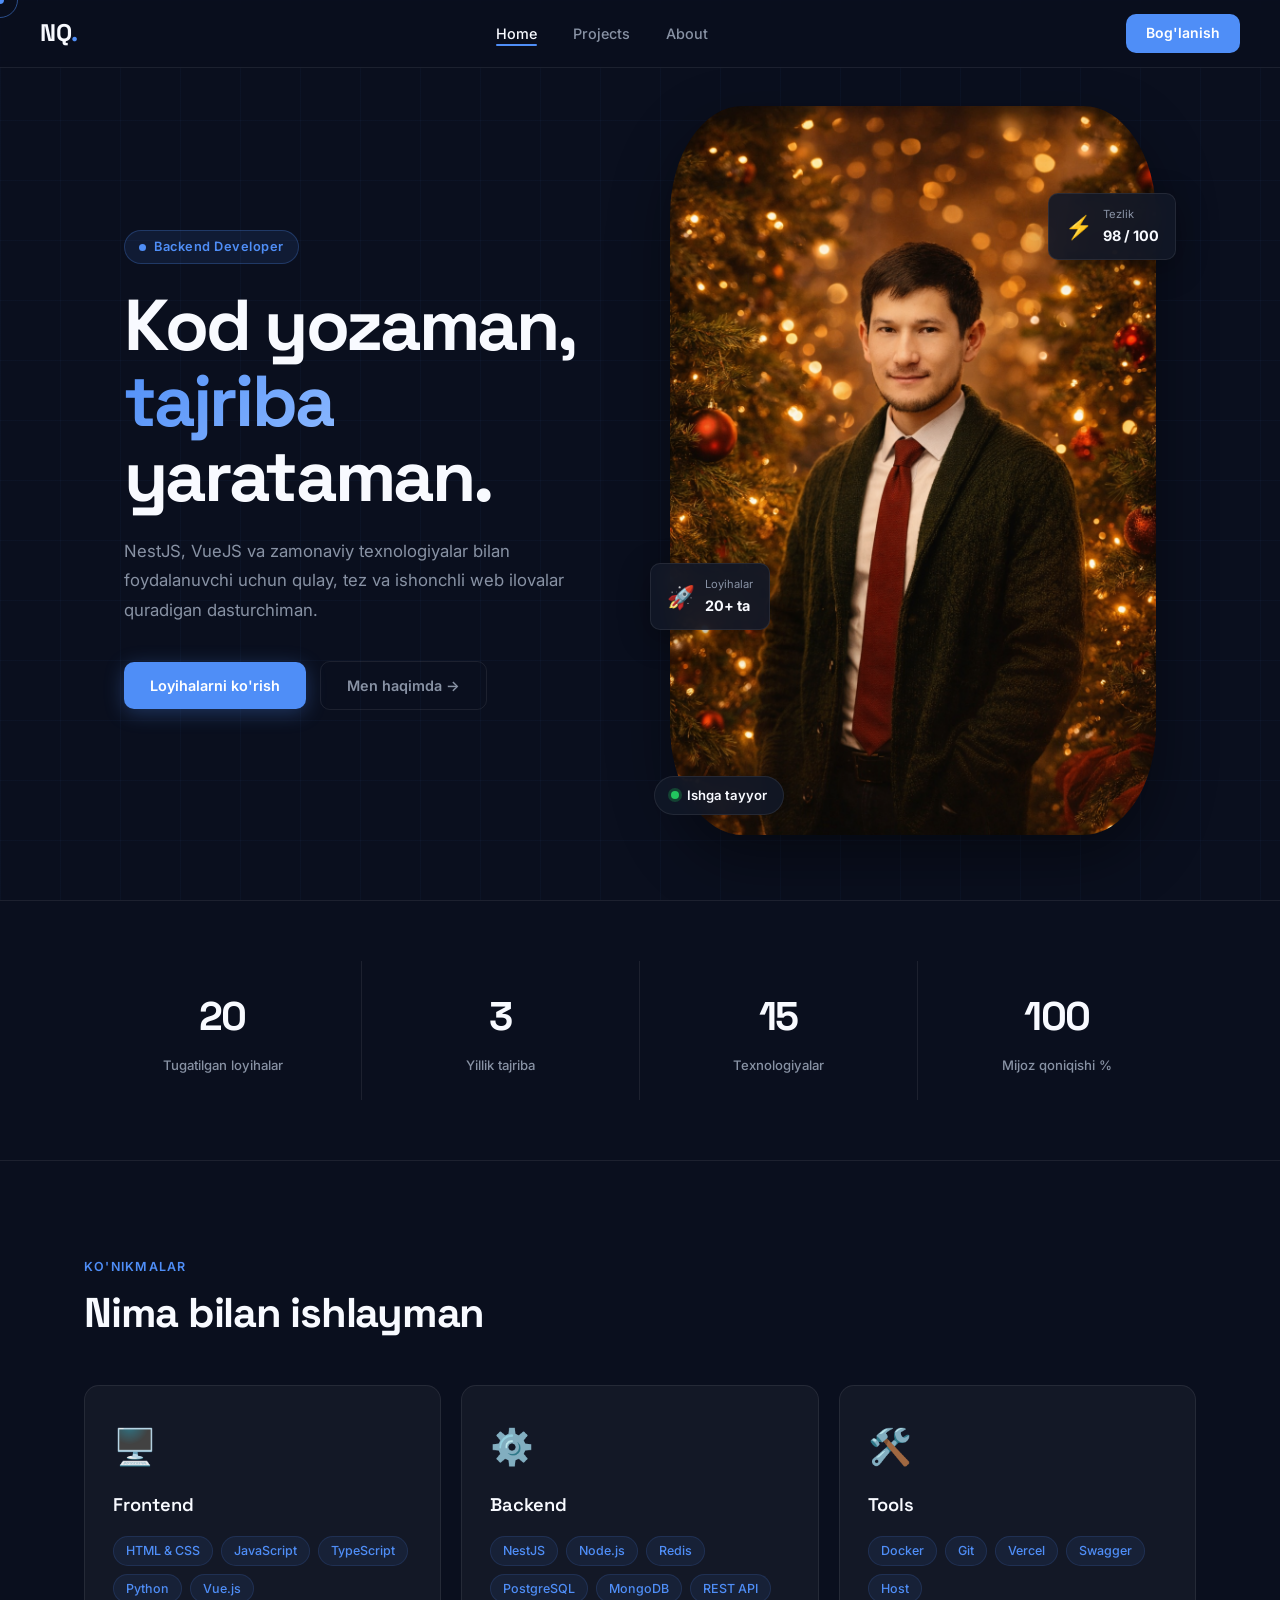
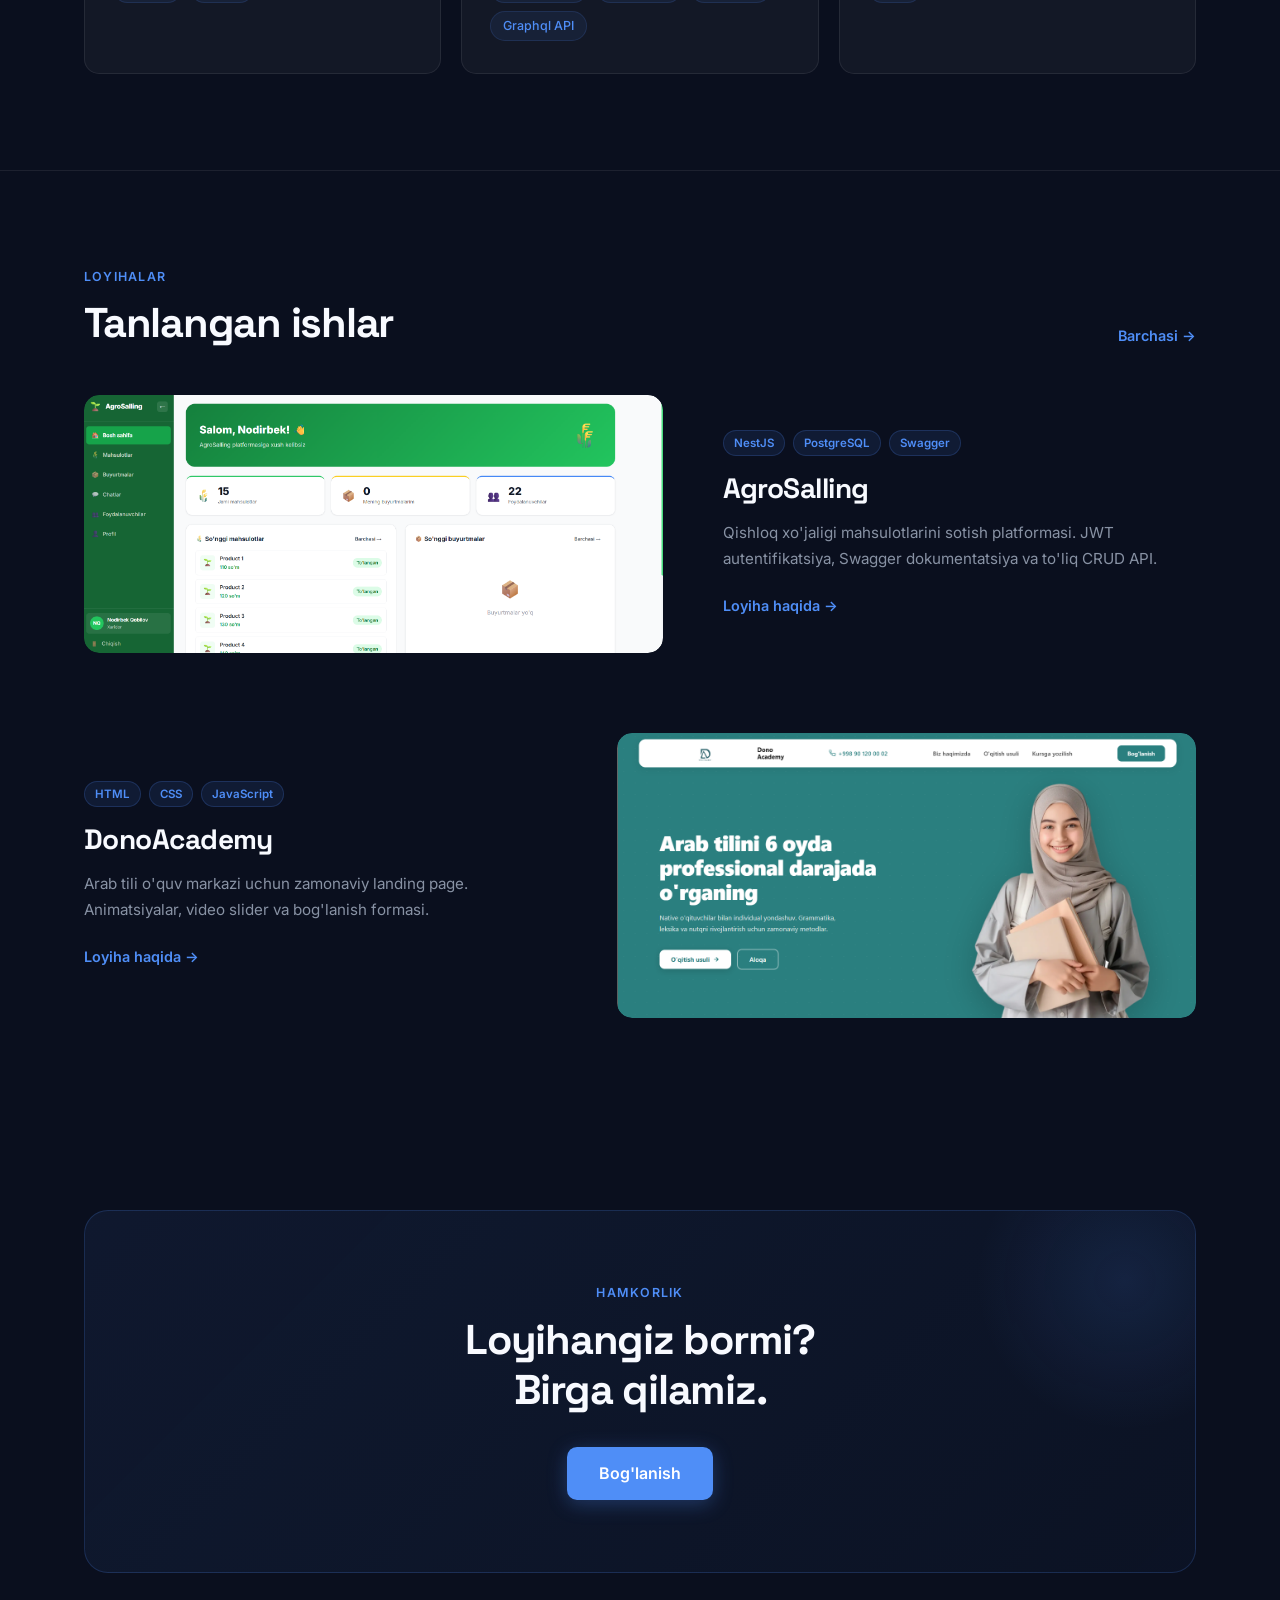
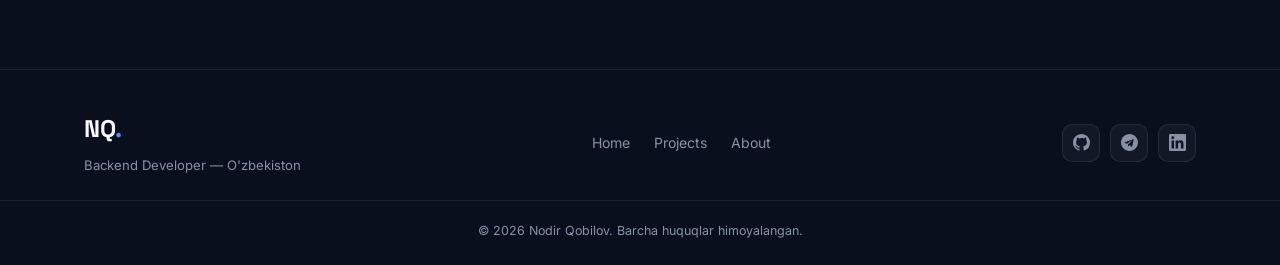
==== commit 00a0f195: "favicon added" ====
--- a/index.html
+++ b/index.html
@@ -4,6 +4,7 @@
     <meta charset="UTF-8" />
     <meta name="viewport" content="width=device-width, initial-scale=1.0" />
     <title>Nodir Qobilov — Backend Developer</title>
+    <link rel="icon" type="image/x-icon" href="./images/home-favicon.png" />
     <link rel="preconnect" href="https://fonts.googleapis.com" />
     <link rel="preconnect" href="https://fonts.gstatic.com" crossorigin />
     <link
